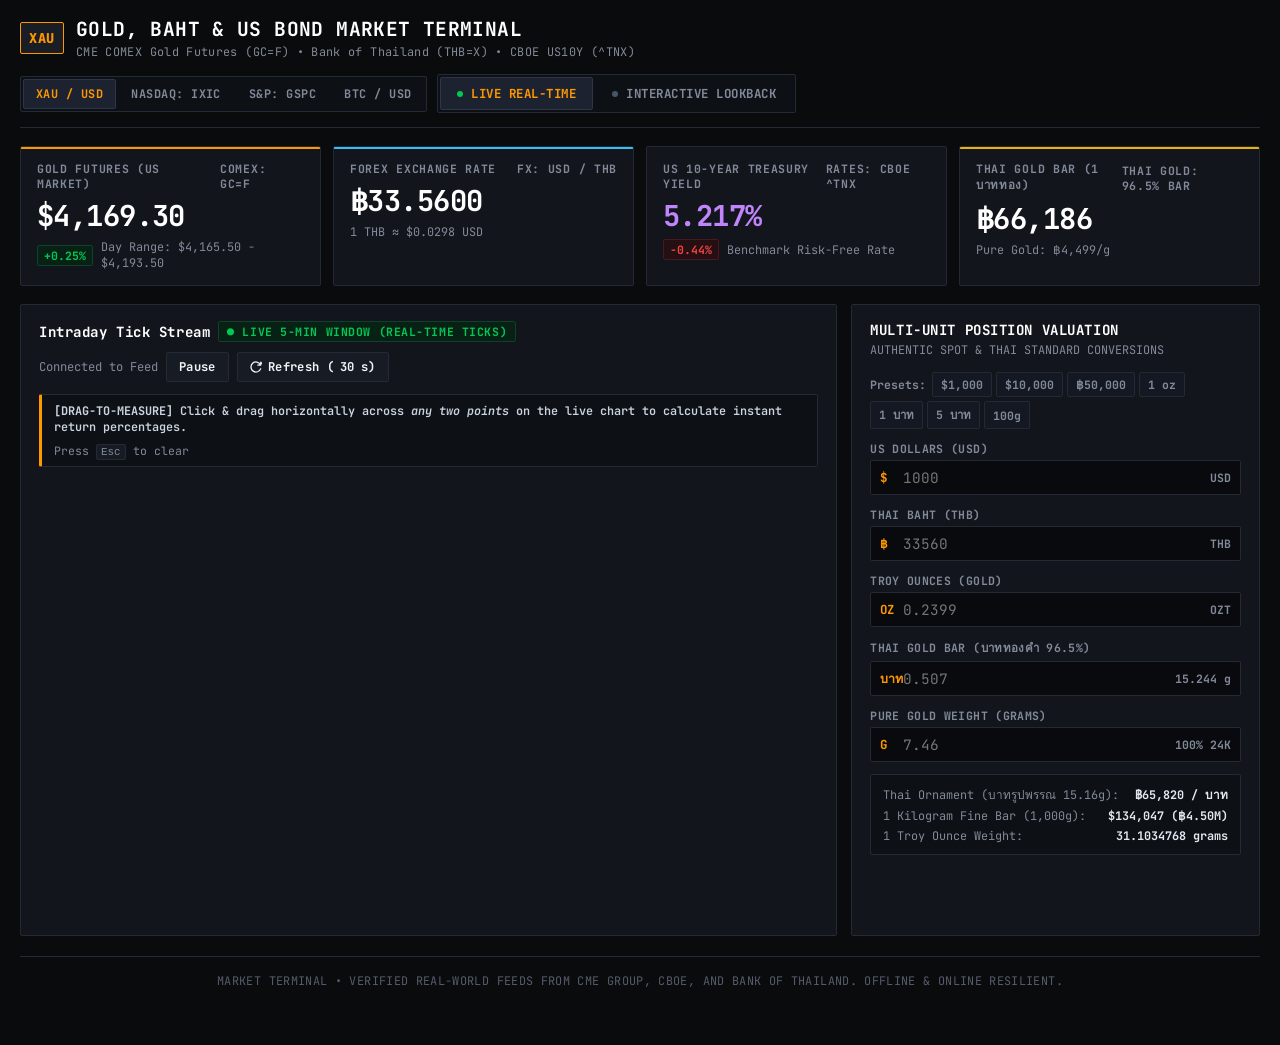
==== index.html @ eeaf0fc1 "feat: institutional 2020s Bloomberg terminal with decoupled multi-asset architecture and comprehensi" ====
<!DOCTYPE html>
<html lang="en">
<head>
  <meta charset="UTF-8">
  <meta name="viewport" content="width=device-width, initial-scale=1.0">
  <title>The Saac Financial Terminal // Institutional Bloomberg-Style Asset Tracker</title>
  <link rel="preconnect" href="https://fonts.googleapis.com">
  <link rel="preconnect" href="https://fonts.gstatic.com" crossorigin>
  <link href="https://fonts.googleapis.com/css2?family=Plus+Jakarta+Sans:wght@300;400;500;600;700;800&family=JetBrains+Mono:wght@400;500;600;700&display=swap" rel="stylesheet">
  <!-- Load Local Chart.js First (with CDN Fallback for 100% Offline/Online Reliability) -->
  <script src="./chart.umd.min.js"></script>
  <script>
    if (typeof Chart === 'undefined') {
      document.write('<script src="https://cdn.jsdelivr.net/npm/chart.js"><\/script>');
    }
  </script>
  <link rel="stylesheet" href="./src/css/terminal.css">
</head>
<body>

<div class="container">
  <header>
    <div class="logo-area">
      <div class="logo-icon">XAU</div>
      <div class="logo-text">
        <h1>Gold, Baht &amp; US Bond Market Terminal</h1>
        <p>CME COMEX Gold Futures (GC=F) • Bank of Thailand (THB=X) • CBOE US10Y (^TNX)</p>
      </div>
    </div>

    <div class="header-right">
      <!-- Universal Multi-Asset Switcher -->
      <div class="instrument-switcher">
        <button class="instrument-btn active" id="instBtnGold" onclick="switchInstrument('gold')">XAU / USD</button>
        <button class="instrument-btn" id="instBtnNasdaq" onclick="switchInstrument('nasdaq')">NASDAQ: IXIC</button>
        <button class="instrument-btn" id="instBtnSp500" onclick="switchInstrument('sp500')">S&P: GSPC</button>
        <button class="instrument-btn" id="instBtnCrypto" onclick="switchInstrument('crypto')">BTC / USD</button>
      </div>

      <div class="mode-switcher-wrap">
        <button class="mode-btn active" id="btnModeLive" onclick="switchView('live')">
          <span class="mode-dot mode-dot-live"></span>
          <span>Live Real-Time</span>
        </button>
        <button class="mode-btn" id="btnModeHist" onclick="switchView('historical')">
          <span class="mode-dot mode-dot-hist"></span>
          <span>Interactive Lookback</span>
        </button>
      </div>
    </div>
  </header>

  <!-- Real-World Market Metric Cards -->
  <div class="metric-grid">
    <div class="card card-gold">
      <div class="card-label">
        <span>Gold Futures (US Market)</span>
        <span>COMEX: GC=F</span>
      </div>
      <div class="card-value" id="goldUsdDisplay">$4,169.30</div>
      <div class="card-subtext">
        <span class="badge-change up" id="goldChangeBadge">+0.25%</span>
        <span id="goldRange">Day Range: $4,165.50 - $4,193.50</span>
      </div>
    </div>

    <div class="card card-forex">
      <div class="card-label">
        <span>Forex Exchange Rate</span>
        <span>FX: USD / THB</span>
      </div>
      <div class="card-value" id="usdThbDisplay">฿33.5600</div>
      <div class="card-subtext">
        <span id="inverseRate">1 THB ≈ $0.0298 USD</span>
      </div>
    </div>

    <div class="card card-bond">
      <div class="card-label">
        <span>US 10-Year Treasury Yield</span>
        <span>RATES: CBOE ^TNX</span>
      </div>
      <div class="card-value" id="bondYieldDisplay" style="color: #c084fc;">5.217%</div>
      <div class="card-subtext">
        <span class="badge-change down" id="bondChangeBadge">-0.44%</span>
        <span>Benchmark Risk-Free Rate</span>
      </div>
    </div>

    <div class="card card-thai">
      <div class="card-label">
        <span>Thai Gold Bar (1 บาททอง)</span>
        <span>THAI GOLD: 96.5% BAR</span>
      </div>
      <div class="card-value" id="goldThaiBahtDisplay">฿66,186</div>
      <div class="card-subtext">
        <span id="pureGoldGramDisplay">Pure Gold: ฿4,499/g</span>
      </div>
    </div>
  </div>

  <!-- VIEW 1: LIVE REAL-TIME FEED -->
  <div id="liveView" class="view-panel">
    <div class="dashboard-body-live">
      <div class="chart-container">
        <div class="chart-header">
          <div class="chart-title">
            <span>Intraday Tick Stream</span>
            <span id="liveStreamBadge" style="font-size: 0.72rem; font-family: var(--font-mono); color: #00c853; background: #082115; border: 1px solid #0f4028; padding: 2px 8px; border-radius: 2px;">● LIVE 5-MIN WINDOW (REAL-TIME TICKS)</span>
          </div>
          <div style="display: flex; align-items: center; gap: 8px; flex-wrap: wrap;">
            <span style="font-size: 0.76rem; font-family: var(--font-mono); color: var(--text-muted);" id="lastUpdateTime">Connected to Feed</span>
            <button class="btn" id="btnPauseLive" onclick="toggleLivePause()" title="Pause or Resume incoming live ticks (Shortcut: Space)">Pause</button>
            <button class="btn" onclick="refreshLiveData()">
              <svg width="12" height="12" viewBox="0 0 24 24" fill="none" stroke="currentColor" stroke-width="2.5" stroke-linecap="round" stroke-linejoin="round">
                <path d="M21.5 2v6h-6M21.34 15.57a10 10 0 1 1-.57-8.38l5.67-5.67"/>
              </svg>
              Refresh (<span id="countdown">30</span>s)
            </button>
          </div>
        </div>

        <div class="drag-instruction-bar" style="margin-bottom: 12px; padding: 8px 12px;">
          <div class="info-text" style="font-size: 0.74rem;">
            <span><b>[DRAG-TO-MEASURE]</b> Click &amp; drag horizontally across <i>any two points</i> on the live chart to calculate instant return percentages.</span>
          </div>
          <div style="font-size: 0.72rem; color: #828a99; font-family: var(--font-mono);">Press <kbd style="background:#161b24; border:1px solid #242936; border-radius:2px; padding:1px 4px; font-size:0.68rem;">Esc</kbd> to clear</div>
        </div>

        <div class="comparison-banner" id="liveComparisonBanner" style="display: none; margin-bottom: 14px;">
          <div class="comparison-header">
            <div style="display: flex; align-items: center; gap: 10px; flex-wrap: wrap;">
              <div class="period-badge">
                <span id="liveCompStartTime">--:--:--</span>
                <span class="arrow">&rarr;</span>
                <span id="liveCompEndTime">--:--:--</span>
                <span class="period-duration" id="liveCompDuration">(-- ticks)</span>
              </div>
              <span style="font-size: 0.74rem; font-family: var(--font-mono); color: var(--text-muted);">Real-Time Drag Range</span>
            </div>
            <button class="clear-btn" onclick="clearLiveSelection()">Clear (Esc)</button>
          </div>
          <div class="comp-grid">
            <div class="comp-card">
              <div class="title">
                <span>Gold Flow (USD/oz)</span>
                <span>COMEX</span>
              </div>
              <div class="values-flow" id="liveCompGoldFlow">$0.00 &rarr; $0.00</div>
              <div class="pct-change pct-up" id="liveCompGoldPct">+0.00%</div>
              <div class="abs-change" id="liveCompGoldAbs">+$0.00 USD/oz</div>
            </div>

            <div class="comp-card">
              <div class="title">
                <span>USD / THB Rate</span>
                <span>BOT FX</span>
              </div>
              <div class="values-flow" id="liveCompThbFlow">฿33.56 / $1 USD</div>
              <div class="pct-change" id="liveCompThbPct" style="color: var(--thb-cyan);">฿33.5600</div>
              <div class="abs-change" id="liveCompThbAbs">Bank of Thailand Feed</div>
            </div>

            <div class="comp-card">
              <div class="title">
                <span>US 10Y Treasury</span>
                <span>CBOE ^TNX</span>
              </div>
              <div class="values-flow" id="liveCompBondFlow">5.217%</div>
              <div class="pct-change" id="liveCompBondPct" style="color: var(--bond-purple);">Benchmark</div>
              <div class="abs-change" id="liveCompBondAbs">CBOE ^TNX Rate</div>
            </div>

            <div class="comp-card">
              <div class="title">
                <span>Thai Gold Bar (1 บาท)</span>
                <span>96.5% Purity</span>
              </div>
              <div class="values-flow" id="liveCompThaiBarFlow">฿0 &rarr; ฿0</div>
              <div class="pct-change pct-up" id="liveCompThaiBarPct">+0.00%</div>
              <div class="abs-change" id="liveCompThaiBarAbs">+฿0 THB / บาท</div>
            </div>
          </div>
        </div>

        <div class="chart-wrap" id="liveChartWrap">
          <canvas id="liveChartCanvas"></canvas>
          <div id="liveSelectionBox"></div>
        </div>
      </div>

      <!-- Quick Convert & Position Valuation Box -->
      <div class="calc-box">
        <div class="calc-title">Multi-Unit Position Valuation</div>
        <div class="calc-subtitle">Authentic Spot &amp; Thai Standard Conversions</div>

        <div class="preset-amt-bar">
          <span style="font-size: 0.72rem; color: var(--text-muted); font-family: var(--font-mono); font-weight: 700; align-self: center; margin-right: 2px;">Presets:</span>
          <button class="preset-amt-pill" onclick="setQuickConvert('USD', 1000)">$1,000</button>
          <button class="preset-amt-pill" onclick="setQuickConvert('USD', 10000)">$10,000</button>
          <button class="preset-amt-pill" onclick="setQuickConvert('THB', 50000)">฿50,000</button>
          <button class="preset-amt-pill" onclick="setQuickConvert('OZ', 1)">1 oz</button>
          <button class="preset-amt-pill" onclick="setQuickConvert('THAI_BAHT', 1)">1 บาท</button>
          <button class="preset-amt-pill" onclick="setQuickConvert('THAI_BAHT', 5)">5 บาท</button>
          <button class="preset-amt-pill" onclick="setQuickConvert('GRAMS', 100)">100g</button>
        </div>

        <div class="input-group">
          <label>US Dollars (USD)</label>
          <div class="input-field-wrap">
            <span class="input-prefix">$</span>
            <input type="number" id="inputUsd" class="calc-input" placeholder="1000" min="0" oninput="convertFrom('USD')">
            <span class="input-suffix">USD</span>
          </div>
        </div>

        <div class="input-group">
          <label>Thai Baht (THB)</label>
          <div class="input-field-wrap">
            <span class="input-prefix">฿</span>
            <input type="number" id="inputThb" class="calc-input" placeholder="33560" min="0" oninput="convertFrom('THB')">
            <span class="input-suffix">THB</span>
          </div>
        </div>

        <div class="input-group">
          <label>Troy Ounces (Gold)</label>
          <div class="input-field-wrap">
            <span class="input-prefix">OZ</span>
            <input type="number" id="inputOz" class="calc-input" placeholder="0.2399" step="0.0001" min="0" oninput="convertFrom('OZ')">
            <span class="input-suffix">OZT</span>
          </div>
        </div>

        <div class="input-group">
          <label>Thai Gold Bar (บาททองคำ 96.5%)</label>
          <div class="input-field-wrap">
            <span class="input-prefix">บาท</span>
            <input type="number" id="inputThaiBaht" class="calc-input" placeholder="0.507" step="0.01" min="0" oninput="convertFrom('THAI_BAHT')">
            <span class="input-suffix">15.244 g</span>
          </div>
        </div>

        <div class="input-group">
          <label>Pure Gold Weight (Grams)</label>
          <div class="input-field-wrap">
            <span class="input-prefix">G</span>
            <input type="number" id="inputGrams" class="calc-input" placeholder="7.46" step="0.01" min="0" oninput="convertFrom('GRAMS')">
            <span class="input-suffix">100% 24K</span>
          </div>
        </div>

        <div class="calc-ref-box">
          <div class="calc-ref-row">
            <span>Thai Ornament (บาทรูปพรรณ 15.16g):</span>
            <strong id="calcOrnamentRef">฿65,820 / บาท</strong>
          </div>
          <div class="calc-ref-row">
            <span>1 Kilogram Fine Bar (1,000g):</span>
            <strong id="calcKgBarRef">$134,047 (฿4.50M)</strong>
          </div>
          <div class="calc-ref-row">
            <span>1 Troy Ounce Weight:</span>
            <strong>31.1034768 grams</strong>
          </div>
        </div>
      </div>
    </div>
  </div>

  <!-- VIEW 2: HISTORICAL LOOKBACK & MACRO ANALYTICS -->
  <div id="historicalView" class="view-panel">
    <div class="chart-controls-strip">
      <div class="control-cluster">
        <span class="cluster-label">Style:</span>
        <button class="style-pill active" id="styleLine" onclick="setChartStyle('line')">Line</button>
        <button class="style-pill" id="styleCaves" onclick="setChartStyle('caves')">Caves</button>
        <button class="style-pill" id="styleCandles" onclick="setChartStyle('candles')">Candles</button>
      </div>

      <div class="control-cluster">
        <span class="cluster-label">Detail:</span>
        <button class="opt-btn" id="rate10m" onclick="setSamplingRate('10m')">10m</button>
        <button class="opt-btn active" id="rate1h" onclick="setSamplingRate('1h')">1h</button>
        <button class="opt-btn" id="rate1d" onclick="setSamplingRate('1d')">1d</button>
        <button class="opt-btn" id="rate1mo" onclick="setSamplingRate('1mo')">1mo</button>
      </div>

      <div class="control-cluster">
        <span class="cluster-label">Scale:</span>
        <button class="opt-btn active" id="scaleLinear" onclick="toggleScale('linear')">Linear</button>
      </div>

      <div class="overlay-toggles-bar">
        <span class="cluster-label">Overlays:</span>
        <div class="toggle-pill active-gold" id="toggleGold" onclick="toggleOverlay(0)">
          <span class="pill-dot"></span> Gold (USD/oz)
        </div>
        <div class="toggle-pill active-thb" id="toggleThb" onclick="toggleOverlay(1)">
          <span class="pill-dot"></span> USD / THB (฿)
        </div>
        <div class="toggle-pill active-bond" id="toggleBond" onclick="toggleOverlay(2)">
          <span class="pill-dot"></span> US 10Y Yield (%)
        </div>
      </div>

      <div class="control-cluster">
        <button class="btn" onclick="exportCSV()">Export CSV</button>
        <button class="btn" onclick="exportChart()">Save Chart</button>
      </div>
    </div>

    <div class="drag-instruction-bar">
      <div class="info-text">
        <span><b>[DRAG-TO-MEASURE]</b> Click &amp; drag across <i>any two dates</i> on the chart to analyze return percentages, price deltas, and macro correlations.</span>
      </div>
      <div style="font-size: 0.72rem; color: #828a99; font-family: var(--font-mono);">Press <kbd style="background:#161b24; border:1px solid #242936; border-radius:2px; padding:1px 4px; font-size:0.68rem;">Esc</kbd> to clear</div>
    </div>

    <!-- Drag Selection Comparison Banner -->
    <div class="comparison-banner" id="comparisonBanner" style="display: none;">
      <div class="comparison-header">
        <div style="display: flex; align-items: center; gap: 10px; flex-wrap: wrap;">
          <div class="period-badge">
            <span id="compStartDate">1997-07</span>
            <span class="arrow">&rarr;</span>
            <span id="compEndDate">2024-10</span>
            <span class="period-duration" id="compDuration">(27.3 Years)</span>
          </div>
          <span style="font-size: 0.74rem; font-family: var(--font-mono); color: var(--text-muted);" id="compEventContext">Historical Lookback Window</span>
        </div>
        <button class="clear-btn" onclick="clearSelection()">Clear Selection (Esc)</button>
      </div>

      <div class="comp-grid">
        <div class="comp-card">
          <div class="title">
            <span>Gold Return</span>
            <span>COMEX SPOT</span>
          </div>
          <div class="values-flow" id="compGoldFlow">$325.0 &rarr; $2,749.3</div>
          <div class="pct-change pct-up" id="compGoldPct">+745.94%</div>
          <div class="abs-change" id="compGoldAbs">+$2,424.3 USD/oz</div>
        </div>

        <div class="comp-card">
          <div class="title">
            <span>USD / THB Forex</span>
            <span>BOT EXCHANGE</span>
          </div>
          <div class="values-flow" id="compThbFlow">฿30.50 &rarr; ฿33.70</div>
          <div class="pct-change pct-up" id="compThbPct">+10.49%</div>
          <div class="abs-change" id="compThbAbs">+฿3.20 THB / USD</div>
        </div>

        <div class="comp-card">
          <div class="title">
            <span>US 10-Year Bond Yield</span>
            <span>CBOE ^TNX</span>
          </div>
          <div class="values-flow" id="compBondFlow">6.004% &rarr; 4.284%</div>
          <div class="pct-change pct-down" id="compBondPct">-28.65%</div>
          <div class="abs-change" id="compBondAbs">-1.720% Yield pts</div>
        </div>

        <div class="comp-card">
          <div class="title">
            <span>Thai Gold Bar (1 บาท)</span>
            <span>THAI GOLD TRADERS</span>
          </div>
          <div class="values-flow" id="compThaiBarFlow">฿4,690 &rarr; ฿43,890</div>
          <div class="pct-change pct-up" id="compThaiBarPct">+835.82%</div>
          <div class="abs-change" id="compThaiBarAbs">+฿39,200 THB / บาท</div>
        </div>
      </div>
    </div>

    <!-- Period Stat Summary Bar -->
    <div class="period-summary-bar" id="periodSummaryBar">
      <div class="period-stat-item">
        <span class="period-stat-label">Window Return:</span>
        <span class="period-stat-val" id="summaryPeriodReturn">--</span>
      </div>
      <div class="period-stat-item">
        <span class="period-stat-label">High / Low Range:</span>
        <span class="period-stat-val" id="summaryHighLow">--</span>
      </div>
      <div class="period-stat-item">
        <span class="period-stat-label">Max Drawdown:</span>
        <span class="period-stat-val" id="summaryMaxDrawdown">--</span>
      </div>
      <div class="period-stat-item">
        <span class="period-stat-label">Thai Gold Bar Range:</span>
        <span class="period-stat-val" id="summaryThaiBarRange">--</span>
      </div>
    </div>

    <div class="chart-container" style="min-height: 520px; margin-bottom: 14px;">
      <div class="chart-header">
        <div class="chart-title">
          <span>Continuous Lookback Multi-Decade Timeline</span>
          <span style="font-size: 0.72rem; color: var(--gold-primary); font-family: var(--font-mono); font-weight: 600;" id="currentSamplingTag">Timeframe: 1 Day • Interval: 1 Candle = 1 Hour (24 samples)</span>
        </div>
        <div style="font-size: 0.74rem; font-family: var(--font-mono); color: var(--text-muted);">
          Ctrl + Wheel to Continuous Zoom
        </div>
      </div>

      <div class="chart-wrap" id="historicalChartWrap" style="min-height: 440px;">
        <canvas id="historicalChartCanvas"></canvas>
        <div id="selectionBox"></div>
      </div>
    </div>

    <!-- Timeframe Presets & Historic Eras Below Chart -->
    <div class="hist-toolbar-below">
      <div class="control-cluster">
        <span class="cluster-label">Timeframe:</span>
        <button class="opt-btn active" id="tf1D" onclick="filterTimeframe('1D', this)">1D</button>
        <button class="opt-btn" id="tf1W" onclick="filterTimeframe('1W', this)">1W</button>
        <button class="opt-btn" id="tf1M" onclick="filterTimeframe('1M', this)">1M</button>
        <button class="opt-btn" id="tf1Y" onclick="filterTimeframe('1Y', this)">1Y</button>
        <button class="opt-btn" id="tf3Y" onclick="filterTimeframe('3Y', this)">3Y</button>
        <button class="opt-btn" id="tfCustom" style="display:none;" onclick="filterTimeframe('CUSTOM', this)">4.0Y</button>
        <button class="opt-btn" id="tf5Y" onclick="filterTimeframe('5Y', this)">5Y</button>
        <button class="opt-btn" id="tf10Y" onclick="filterTimeframe('10Y', this)">10Y</button>
        <button class="opt-btn" id="tf20Y" onclick="filterTimeframe('20Y', this)">20Y</button>
        <button class="opt-btn" id="tfALL" onclick="filterTimeframe('ALL', this)">ALL</button>
      </div>

      <div class="control-cluster">
        <span class="cluster-label">Historic Eras:</span>
        <button class="event-pill" onclick="selectDateRangeByLabels('1997-07', '1998-01')">1997 Asian Crisis</button>
        <button class="event-pill" onclick="selectDateRangeByLabels('2008-03', '2008-10')">2008 Lehman GFC</button>
        <button class="event-pill" onclick="selectDateRangeByLabels('2020-03', '2020-08')">2020 COVID Shock</button>
        <button class="event-pill" onclick="selectDateRangeByLabels('2022-03', '2022-10')">2022 Rate Hikes</button>
        <button class="event-pill" onclick="selectDateRangeByLabels('2024-03', '2026-01')">2024-2026 ATH Run</button>
      </div>
    </div>

    <!-- Official Specification Table -->
    <div class="info-table">
      <div class="info-table-title">Official Market Data Specifications &amp; Standards</div>
      <div class="spec-grid">
        <div class="spec-item">
          <div class="title">Gold Specification</div>
          <div class="value" id="specGoldBench">CME Group GC=F ($4,169.5/oz)</div>
        </div>
        <div class="spec-item">
          <div class="title">Forex Exchange</div>
          <div class="value" id="specThbBench">Bank of Thailand THB=X (฿33.56/$)</div>
        </div>
        <div class="spec-item">
          <div class="title">Risk-Free Rate</div>
          <div class="value" id="specBondBench">CBOE ^TNX / FRED GS10 (5.217%)</div>
        </div>
        <div class="spec-item">
          <div class="title">Thai Gold Standard</div>
          <div class="value">96.5% Purity (15.244g Bar)</div>
        </div>
      </div>
    </div>
  </div>

  <footer>
    Market Terminal • Verified Real-World Feeds from CME Group, CBOE, and Bank of Thailand. Offline &amp; Online Resilient.
  </footer>
</div>

<!-- Load Standalone Datasets & Modular Runtime -->
<script src="./gold_tracker.html" style="display:none;"></script>
<script type="module">
  // Modern ESM Entrypoint
  import { registry } from './src/js/instruments/registry.js';
  import { goldInstrument } from './src/js/instruments/gold.js';
  import { nasdaqInstrument } from './src/js/instruments/nasdaq.js';
  import { sp500Instrument } from './src/js/instruments/sp500.js';
  import { cryptoInstrument } from './src/js/instruments/crypto.js';

  registry.register(goldInstrument);
  registry.register(nasdaqInstrument);
  registry.register(sp500Instrument);
  registry.register(cryptoInstrument);
</script>

</body>
</html>
---- src/css/terminal.css ----
:root {
  --bg-primary: #0a0b0d;
  --bg-card: #12151b;
  --bg-card-hover: #161a22;
  --bg-subtle: #0d1015;
  --bg-input: #080a0e;
  --border-color: #242936;
  --border-light: #2e3546;
  --border-highlight: #ff9800;
  --text-main: #f1f3f7;
  --text-muted: #828a99;
  --text-dim: #545c6b;
  --gold-primary: #ff9800;
  --gold-accent: #ffa726;
  --gold-light: #ffb74d;
  --thb-cyan: #38bdf8;
  --bond-purple: #a855f7;
  --green-up: #00c853;
  --red-down: #ef4444;
  --nasdaq-green: #00c853;
  --spx-blue: #38bdf8;
  --btc-orange: #f59e0b;
  --font-main: -apple-system, BlinkMacSystemFont, 'Segoe UI', 'Inter', Roboto, sans-serif;
  --font-mono: 'JetBrains Mono', 'Roboto Mono', 'SF Mono', Consolas, monospace;
}

* { box-sizing: border-box; margin: 0; padding: 0; }

body {
  background: var(--bg-primary);
  color: var(--text-main);
  font-family: var(--font-main);
  min-height: 100vh;
  padding: 16px 20px 40px;
}

.container { max-width: 1360px; margin: 0 auto; }

header {
  display: flex;
  justify-content: space-between;
  align-items: center;
  padding-bottom: 14px;
  border-bottom: 1px solid var(--border-color);
  margin-bottom: 18px;
  flex-wrap: wrap;
  gap: 14px;
}

.logo-area { display: flex; align-items: center; gap: 12px; }

.logo-icon {
  width: 44px;
  height: 32px;
  border-radius: 2px;
  background: #181d26;
  border: 1px solid var(--gold-primary);
  display: flex;
  align-items: center;
  justify-content: center;
  font-family: var(--font-mono);
  font-size: 0.85rem;
  font-weight: 800;
  color: var(--gold-primary);
  letter-spacing: 0.05em;
  transition: all 0.2s ease;
}

.logo-text h1 {
  font-size: 1.22rem;
  font-weight: 700;
  letter-spacing: 0.02em;
  color: #ffffff;
  font-family: var(--font-mono);
  text-transform: uppercase;
}

.logo-text p {
  color: var(--text-muted);
  font-size: 0.74rem;
  margin-top: 2px;
  font-family: var(--font-mono);
  letter-spacing: 0.03em;
}

/* Header Right Area */
.header-right {
  display: flex;
  align-items: center;
  gap: 10px;
  flex-wrap: wrap;
}

/* Universal Instrument Switcher Bar */
.instrument-switcher {
  display: flex;
  align-items: center;
  background: var(--bg-subtle);
  border: 1px solid var(--border-color);
  padding: 2px;
  border-radius: 2px;
  gap: 2px;
}

.instrument-btn {
  background: transparent;
  border: 1px solid transparent;
  color: var(--text-muted);
  padding: 6px 12px;
  border-radius: 2px;
  font-size: 0.74rem;
  font-weight: 700;
  cursor: pointer;
  display: inline-flex;
  align-items: center;
  gap: 6px;
  transition: all 0.15s ease;
  font-family: var(--font-mono);
  text-transform: uppercase;
  letter-spacing: 0.04em;
}

.instrument-btn:hover { color: #ffffff; }

.instrument-btn.active {
  background: #1c2230;
  color: var(--gold-primary);
  border: 1px solid var(--border-light);
}

.mode-switcher-wrap {
  display: flex;
  align-items: center;
  background: var(--bg-subtle);
  border: 1px solid var(--border-color);
  padding: 2px;
  border-radius: 2px;
  gap: 2px;
}

.mode-btn {
  background: transparent;
  border: 1px solid transparent;
  color: var(--text-muted);
  padding: 7px 16px;
  border-radius: 2px;
  font-size: 0.78rem;
  font-weight: 700;
  cursor: pointer;
  display: flex;
  align-items: center;
  gap: 8px;
  transition: all 0.15s ease;
  font-family: var(--font-mono);
  text-transform: uppercase;
  letter-spacing: 0.04em;
}

.mode-btn:hover { color: #ffffff; }

.mode-btn.active {
  background: #1c2230;
  color: var(--gold-primary);
  border: 1px solid var(--border-light);
}

.mode-btn.active .mode-dot-live { background: var(--green-up); }
.mode-btn.active .mode-dot-hist { background: var(--thb-cyan); }
.mode-dot { width: 6px; height: 6px; border-radius: 50%; background: #475569; }

.btn {
  background: #161b24;
  border: 1px solid var(--border-color);
  color: var(--text-main);
  padding: 6px 12px;
  border-radius: 2px;
  cursor: pointer;
  font-size: 0.76rem;
  font-weight: 700;
  display: inline-flex;
  align-items: center;
  gap: 6px;
  font-family: var(--font-mono);
  letter-spacing: 0.03em;
  transition: all 0.15s ease;
}

.btn:hover { background: #202734; border-color: var(--gold-primary); color: var(--gold-primary); }

.metric-grid {
  display: grid;
  grid-template-columns: repeat(auto-fit, minmax(250px, 1fr));
  gap: 12px;
  margin-bottom: 18px;
}

.card {
  background: var(--bg-card);
  border: 1px solid var(--border-color);
  border-radius: 2px;
  padding: 14px 16px;
  position: relative;
  overflow: hidden;
}

.card::before {
  content: '';
  position: absolute;
  top: 0; left: 0; right: 0; height: 2px;
  background: var(--card-accent, transparent);
}

.card-gold { --card-accent: #ff9800; }
.card-forex { --card-accent: #38bdf8; }
.card-bond  {{ --card-accent: #a855f7; }}
.card-thai  { --card-accent: #eab308; }
.card-primary { --card-accent: var(--gold-primary); }
.card-secondary-1 { --card-accent: #38bdf8; }
.card-secondary-2 { --card-accent: #a855f7; }
.card-derived { --card-accent: #eab308; }

.card-label {
  color: var(--text-muted);
  font-size: 0.72rem;
  font-weight: 700;
  text-transform: uppercase;
  letter-spacing: 0.06em;
  font-family: var(--font-mono);
  margin-bottom: 6px;
  display: flex;
  justify-content: space-between;
  align-items: center;
}

.card-value {
  font-size: 1.8rem;
  font-weight: 700;
  font-family: var(--font-mono);
  letter-spacing: -0.02em;
  color: #ffffff;
  margin-bottom: 4px;
}

.card-subtext {
  display: flex;
  align-items: center;
  gap: 8px;
  font-size: 0.74rem;
  color: var(--text-muted);
  font-family: var(--font-mono);
}

.badge-change {
  padding: 2px 6px;
  border-radius: 2px;
  font-weight: 700;
  font-size: 0.72rem;
  font-family: var(--font-mono);
  display: inline-flex;
  align-items: center;
}

.badge-change.up { background: #082115; color: var(--green-up); border: 1px solid #0f4028; }
.badge-change.down { background: #260f12; color: var(--red-down); border: 1px solid #4a191f; }

.dashboard-body-live {
  display: grid;
  grid-template-columns: 2fr 1fr;
  gap: 14px;
  margin-bottom: 20px;
}

@media (max-width: 980px) {
  .dashboard-body-live { grid-template-columns: 1fr; }
}

.chart-container {
  background: var(--bg-card);
  border: 1px solid var(--border-color);
  border-radius: 2px;
  padding: 16px 18px;
  display: flex;
  flex-direction: column;
  position: relative;
}

.chart-header {
  display: flex;
  justify-content: space-between;
  align-items: center;
  margin-bottom: 12px;
  flex-wrap: wrap;
  gap: 10px;
}

.chart-title {
  font-size: 0.88rem;
  font-weight: 700;
  font-family: var(--font-mono);
  letter-spacing: 0.04em;
  display: flex;
  align-items: center;
  gap: 8px;
  color: #ffffff;
}

#currentSamplingTag { text-transform: none; }

.chart-wrap {
  flex: 1;
  min-height: 440px;
  position: relative;
  cursor: crosshair;
}

.calc-box {
  background: var(--bg-card);
  border: 1px solid var(--border-color);
  border-radius: 2px;
  padding: 16px 18px;
}

.calc-title {
  font-size: 0.88rem;
  font-weight: 700;
  font-family: var(--font-mono);
  text-transform: uppercase;
  letter-spacing: 0.04em;
  margin-bottom: 3px;
  color: #ffffff;
}

.calc-subtitle {
  font-size: 0.74rem;
  color: var(--text-muted);
  font-family: var(--font-mono);
  margin-bottom: 14px;
  text-transform: uppercase;
}

.input-group { margin-bottom: 12px; }

.input-group label {
  display: block;
  font-size: 0.72rem;
  color: var(--text-muted);
  margin-bottom: 4px;
  font-weight: 700;
  font-family: var(--font-mono);
  text-transform: uppercase;
  letter-spacing: 0.03em;
}

.input-field-wrap { position: relative; display: flex; align-items: center; }

.input-prefix {
  position: absolute;
  left: 10px;
  color: var(--gold-primary);
  font-family: var(--font-mono);
  font-weight: 700;
  font-size: 0.78rem;
  pointer-events: none;
}

.calc-input {
  width: 100%;
  background: var(--bg-input);
  border: 1px solid var(--border-color);
  border-radius: 2px;
  padding: 7px 12px 7px 32px;
  color: #ffffff;
  font-family: var(--font-mono);
  font-size: 0.9rem;
  outline: none;
  transition: border-color 0.15s;
}

.calc-input:focus { border-color: var(--gold-primary); }

.input-suffix {
  position: absolute;
  right: 10px;
  color: var(--text-muted);
  font-size: 0.72rem;
  font-weight: 700;
  font-family: var(--font-mono);
}

/* Historical View Controls */
#historicalView, #historicalSection { display: none; }

.chart-controls-strip {
  background: var(--bg-subtle);
  border: 1px solid var(--border-color);
  border-radius: 2px;
  padding: 8px 14px;
  margin-bottom: 14px;
  display: flex;
  justify-content: space-between;
  align-items: center;
  flex-wrap: wrap;
  gap: 12px;
}

.control-cluster {
  display: flex;
  align-items: center;
  gap: 4px;
  flex-wrap: wrap;
}

.cluster-label {
  font-size: 0.72rem;
  font-weight: 700;
  color: var(--text-muted);
  text-transform: uppercase;
  font-family: var(--font-mono);
  letter-spacing: 0.04em;
  margin-right: 4px;
}

.opt-btn {
  background: #141822;
  border: 1px solid var(--border-color);
  color: var(--text-muted);
  padding: 5px 10px;
  border-radius: 2px;
  font-size: 0.76rem;
  font-weight: 700;
  cursor: pointer;
  transition: all 0.1s;
  font-family: var(--font-mono);
  text-transform: uppercase;
}

.opt-btn:hover { color: #ffffff; border-color: var(--border-light); }
.opt-btn.dimmed:hover { color: var(--text-muted); border-color: var(--border-color); }
.opt-btn.active {
  background: #1c2331;
  color: var(--thb-cyan);
  border-color: var(--thb-cyan);
}

.style-pill {
  background: #141822;
  border: 1px solid var(--border-color);
  color: var(--text-muted);
  padding: 5px 11px;
  border-radius: 2px;
  font-size: 0.76rem;
  font-weight: 700;
  cursor: pointer;
  display: inline-flex;
  align-items: center;
  gap: 5px;
  font-family: var(--font-mono);
  text-transform: uppercase;
  transition: all 0.1s;
}

.style-pill:hover { color: #ffffff; border-color: var(--gold-primary); }
.style-pill.active {
  background: var(--gold-primary);
  color: #000000;
  border-color: var(--gold-primary);
}

.overlay-toggles-bar {
  display: flex;
  align-items: center;
  gap: 6px;
  flex-wrap: wrap;
}

.toggle-pill {
  background: var(--bg-subtle);
  border: 1px solid var(--border-color);
  color: var(--text-muted);
  padding: 4px 10px;
  border-radius: 2px;
  font-size: 0.74rem;
  font-weight: 700;
  font-family: var(--font-mono);
  text-transform: uppercase;
  cursor: pointer;
  display: inline-flex;
  align-items: center;
  gap: 6px;
  transition: all 0.15s ease;
  user-select: none;
}

.toggle-pill .pill-dot { width: 6px; height: 6px; border-radius: 50%; background: #475569; }

.toggle-pill.active-gold { background: #1c1810; border-color: var(--gold-primary); color: var(--gold-primary); }
.toggle-pill.active-gold .pill-dot { background: var(--gold-primary); }

.toggle-pill.active-thb { background: #0f1a24; border-color: var(--thb-cyan); color: var(--thb-cyan); }
.toggle-pill.active-thb .pill-dot { background: var(--thb-cyan); }

.toggle-pill.active-bond { background: #1a1224; border-color: var(--bond-purple); color: var(--bond-purple); }
.toggle-pill.active-bond .pill-dot { background: var(--bond-purple); }

.drag-instruction-bar {
  background: var(--bg-subtle);
  border: 1px solid var(--border-color);
  border-left: 3px solid var(--gold-primary);
  border-radius: 2px;
  padding: 8px 14px;
  margin-bottom: 14px;
  display: flex;
  align-items: center;
  justify-content: space-between;
  flex-wrap: wrap;
  gap: 8px;
}

.drag-instruction-bar .info-text {
  font-size: 0.76rem;
  color: #cbd5e1;
  font-weight: 600;
  font-family: var(--font-mono);
  display: flex;
  align-items: center;
  gap: 8px;
}

.comparison-banner {
  background: #10141d;
  border: 1px solid var(--gold-primary);
  border-radius: 2px;
  padding: 14px 16px;
  margin-bottom: 16px;
  position: relative;
}

.comparison-header {
  display: flex;
  justify-content: space-between;
  align-items: center;
  border-bottom: 1px solid var(--border-color);
  padding-bottom: 10px;
  margin-bottom: 12px;
  flex-wrap: wrap;
  gap: 8px;
}

.period-badge {
  display: inline-flex;
  align-items: center;
  gap: 8px;
  background: #161b24;
  padding: 4px 10px;
  border-radius: 2px;
  font-family: var(--font-mono);
  font-size: 0.78rem;
  font-weight: 700;
  color: #ffffff;
  border: 1px solid var(--border-color);
}

.period-badge span.arrow { color: var(--gold-primary); }
.period-duration { color: var(--text-muted); font-size: 0.72rem; font-weight: 500; margin-left: 4px; }

.comp-grid {
  display: grid;
  grid-template-columns: repeat(auto-fit, minmax(210px, 1fr));
  gap: 10px;
}

.comp-card {
  background: #090c10;
  border: 1px solid var(--border-color);
  border-radius: 2px;
  padding: 12px 14px;
}

.comp-card .title {
  font-size: 0.72rem;
  color: var(--text-muted);
  font-weight: 700;
  font-family: var(--font-mono);
  text-transform: uppercase;
  letter-spacing: 0.04em;
  margin-bottom: 4px;
  display: flex;
  justify-content: space-between;
}

.comp-card .values-flow {
  font-family: var(--font-mono);
  font-size: 0.82rem;
  color: #94a3b8;
  margin-bottom: 6px;
}

.comp-card .pct-change {
  font-family: var(--font-mono);
  font-size: 1.35rem;
  font-weight: 700;
  display: flex;
  align-items: baseline;
  gap: 4px;
}

.comp-card .abs-change {
  font-size: 0.72rem;
  font-weight: 600;
  font-family: var(--font-mono);
  color: var(--text-muted);
  margin-top: 3px;
}

.pct-up { color: var(--green-up); }
.pct-down { color: var(--red-down); }

#selectionBox, #liveSelectionBox {
  position: absolute;
  background: rgba(255, 152, 0, 0.12);
  border-left: 2px solid var(--gold-primary);
  border-right: 2px solid var(--gold-primary);
  pointer-events: none;
  display: none;
  z-index: 10;
  border-radius: 0;
}

.clear-btn {
  background: #201115;
  border: 1px solid #ef4444;
  color: #f87171;
  padding: 4px 10px;
  border-radius: 2px;
  font-size: 0.74rem;
  font-weight: 700;
  font-family: var(--font-mono);
  text-transform: uppercase;
  cursor: pointer;
}
.clear-btn:hover { background: #ef4444; color: #000000; }

/* Timeframe & Historic Eras */
.hist-toolbar-below {
  background: var(--bg-card);
  border: 1px solid var(--border-color);
  border-radius: 2px;
  padding: 12px 16px;
  margin-top: 14px;
  margin-bottom: 18px;
  display: flex;
  justify-content: space-between;
  align-items: center;
  flex-wrap: wrap;
  gap: 12px;
}

.event-pill {
  background: #141822;
  border: 1px solid var(--border-color);
  color: #94a3b8;
  padding: 4px 10px;
  border-radius: 2px;
  font-size: 0.74rem;
  font-weight: 700;
  font-family: var(--font-mono);
  text-transform: uppercase;
  cursor: pointer;
  transition: all 0.15s;
}
.event-pill:hover { background: #1c2230; color: #ffffff; border-color: var(--thb-cyan); }

.preset-amt-bar {
  display: flex;
  flex-wrap: wrap;
  gap: 4px;
  margin-bottom: 12px;
}

.preset-amt-pill {
  background: #141822;
  border: 1px solid var(--border-color);
  color: var(--text-muted);
  padding: 4px 8px;
  border-radius: 2px;
  font-size: 0.72rem;
  font-weight: 700;
  font-family: var(--font-mono);
  cursor: pointer;
  transition: all 0.1s;
}
.preset-amt-pill:hover {
  color: var(--gold-primary);
  border-color: var(--gold-primary);
  background: #1c1810;
}

.calc-ref-box {
  margin-top: 12px;
  padding: 10px 12px;
  background: var(--bg-subtle);
  border: 1px solid var(--border-color);
  border-radius: 2px;
  font-size: 0.74rem;
  color: var(--text-muted);
  display: flex;
  flex-direction: column;
  gap: 4px;
  font-family: var(--font-mono);
}
.calc-ref-row {
  display: flex;
  justify-content: space-between;
  align-items: center;
}
.calc-ref-row strong {
  font-family: var(--font-mono);
  color: #e2e8f0;
}

.period-summary-bar {
  background: var(--bg-subtle);
  border: 1px solid var(--border-color);
  border-radius: 2px;
  padding: 8px 14px;
  margin-bottom: 14px;
  display: grid;
  grid-template-columns: repeat(auto-fit, minmax(180px, 1fr));
  gap: 10px;
}
.period-stat-item {
  display: flex;
  flex-direction: column;
  gap: 2px;
}
.period-stat-label {
  font-size: 0.68rem;
  text-transform: uppercase;
  letter-spacing: 0.05em;
  color: var(--text-muted);
  font-weight: 700;
  font-family: var(--font-mono);
}
.period-stat-val {
  font-family: var(--font-mono);
  font-size: 0.84rem;
  font-weight: 700;
  color: #f8fafc;
}

.info-table {
  background: var(--bg-card);
  border: 1px solid var(--border-color);
  border-radius: 2px;
  padding: 16px 18px;
  margin-bottom: 20px;
}

.info-table-title {
  font-size: 0.82rem;
  font-weight: 700;
  margin-bottom: 10px;
  color: #cbd5e1;
  font-family: var(--font-mono);
  text-transform: uppercase;
  letter-spacing: 0.05em;
}
.spec-grid { display: grid; grid-template-columns: repeat(auto-fit, minmax(220px, 1fr)); gap: 10px; }
.spec-item { background: var(--bg-subtle); padding: 10px 12px; border-radius: 2px; border: 1px solid var(--border-color); }
.spec-item .title { font-size: 0.68rem; color: var(--text-muted); text-transform: uppercase; letter-spacing: 0.05em; font-family: var(--font-mono); }
.spec-item .value { font-size: 0.88rem; font-weight: 700; font-family: var(--font-mono); color: #f8fafc; margin-top: 3px; }

footer {
  text-align: center;
  color: var(--text-dim);
  font-size: 0.74rem;
  font-family: var(--font-mono);
  padding: 16px 0;
  border-top: 1px solid var(--border-color);
  text-transform: uppercase;
  letter-spacing: 0.03em;
}
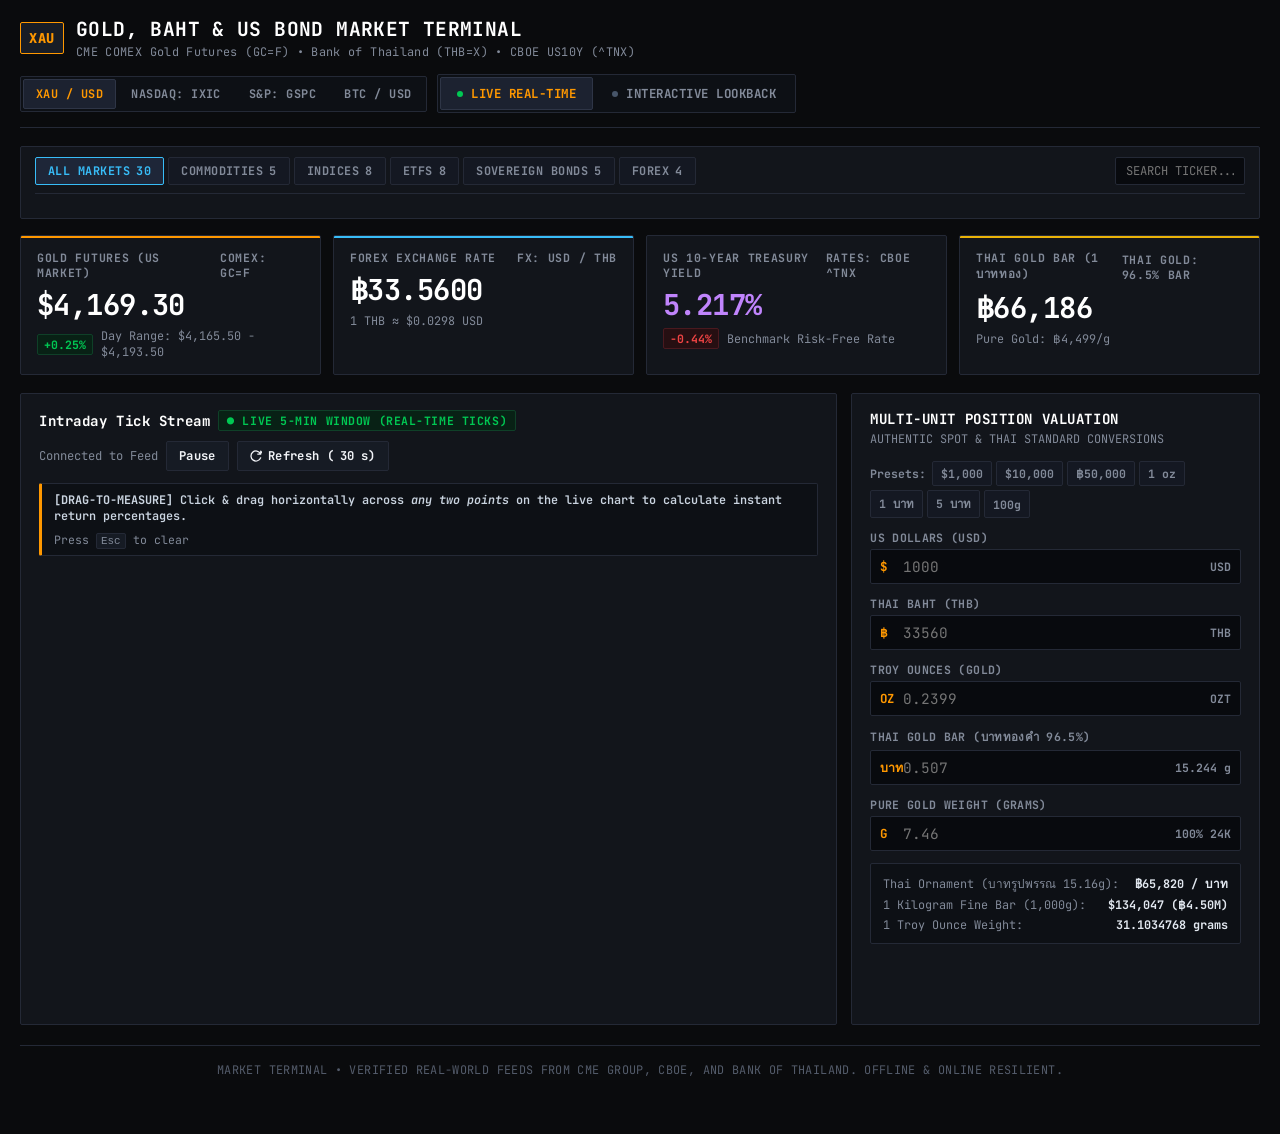
==== commit 66b4daa8: "feat: implement 30-instrument macro terminal and automated real-time news system - Comprehensive cov" ====
--- a/index.html
+++ b/index.html
@@ -50,6 +50,26 @@
     </div>
   </header>
 
+  <!-- Macro Asset Navigation & Category Bar -->
+  <div class="macro-nav-container">
+    <div class="category-nav-bar">
+      <div class="category-tabs" id="categoryTabs">
+        <button class="cat-tab-btn active" data-category="all" onclick="filterCategory('all', this)">All Markets <span class="cat-badge">30</span></button>
+        <button class="cat-tab-btn" data-category="commodities" onclick="filterCategory('commodities', this)">Commodities <span class="cat-badge">5</span></button>
+        <button class="cat-tab-btn" data-category="indices" onclick="filterCategory('indices', this)">Indices <span class="cat-badge">8</span></button>
+        <button class="cat-tab-btn" data-category="etfs" onclick="filterCategory('etfs', this)">ETFs <span class="cat-badge">8</span></button>
+        <button class="cat-tab-btn" data-category="bonds" onclick="filterCategory('bonds', this)">Sovereign Bonds <span class="cat-badge">5</span></button>
+        <button class="cat-tab-btn" data-category="forex" onclick="filterCategory('forex', this)">Forex <span class="cat-badge">4</span></button>
+      </div>
+      <div class="macro-search-wrap">
+        <input type="text" id="tickerSearchInput" class="ticker-search-input" placeholder="Search Ticker..." oninput="handleTickerSearch(this.value)">
+      </div>
+    </div>
+    <div class="ticker-scroll-bar" id="macroTickerBar">
+      <!-- Ticker pills rendered dynamically -->
+    </div>
+  </div>
+
   <!-- Real-World Market Metric Cards -->
   <div class="metric-grid">
     <div class="card card-gold">
@@ -462,6 +482,9 @@
     </div>
   </div>
 
+  <!-- Automated Bottom News Headlines & Historical Market Shocks -->
+  <div id="marketNewsContainer"></div>
+
   <footer>
     Market Terminal • Verified Real-World Feeds from CME Group, CBOE, and Bank of Thailand. Offline &amp; Online Resilient.
   </footer>
@@ -472,15 +495,18 @@
 <script type="module">
   // Modern ESM Entrypoint
   import { registry } from './src/js/instruments/registry.js';
-  import { goldInstrument } from './src/js/instruments/gold.js';
-  import { nasdaqInstrument } from './src/js/instruments/nasdaq.js';
-  import { sp500Instrument } from './src/js/instruments/sp500.js';
-  import { cryptoInstrument } from './src/js/instruments/crypto.js';
-
-  registry.register(goldInstrument);
-  registry.register(nasdaqInstrument);
-  registry.register(sp500Instrument);
-  registry.register(cryptoInstrument);
+  import { newsService } from './src/js/services/news_service.js';
+
+  window.registry = registry;
+  window.newsService = newsService;
+
+  if (document.readyState === 'complete' || document.readyState === 'interactive') {
+    if (typeof renderTickerPills === 'function') renderTickerPills('all');
+    const newsContainer = document.getElementById('marketNewsContainer');
+    if (newsContainer && window.newsService && (!newsContainer.children || newsContainer.children.length === 0)) {
+      window.newsService.renderNewsSection(newsContainer, currentInstrument);
+    }
+  }
 </script>
 
 </body>
--- a/src/css/terminal.css
+++ b/src/css/terminal.css
@@ -770,6 +770,340 @@
 .spec-item .title { font-size: 0.68rem; color: var(--text-muted); text-transform: uppercase; letter-spacing: 0.05em; font-family: var(--font-mono); }
 .spec-item .value { font-size: 0.88rem; font-weight: 700; font-family: var(--font-mono); color: #f8fafc; margin-top: 3px; }
 
+/* ==========================================================================
+   CATEGORY NAVIGATION & TICKER SELECTOR BAR
+   ========================================================================== */
+.macro-nav-container {
+  background: var(--bg-card);
+  border: 1px solid var(--border-color);
+  border-radius: 2px;
+  padding: 10px 14px;
+  margin-bottom: 16px;
+  display: flex;
+  flex-direction: column;
+  gap: 10px;
+}
+
+.category-nav-bar {
+  display: flex;
+  align-items: center;
+  justify-content: space-between;
+  flex-wrap: wrap;
+  gap: 8px;
+  border-bottom: 1px solid var(--border-color);
+  padding-bottom: 8px;
+}
+
+.category-tabs {
+  display: flex;
+  align-items: center;
+  gap: 4px;
+  flex-wrap: wrap;
+}
+
+.cat-tab-btn {
+  background: #141822;
+  border: 1px solid var(--border-color);
+  color: var(--text-muted);
+  padding: 5px 12px;
+  border-radius: 2px;
+  font-size: 0.74rem;
+  font-weight: 700;
+  cursor: pointer;
+  display: inline-flex;
+  align-items: center;
+  gap: 6px;
+  font-family: var(--font-mono);
+  text-transform: uppercase;
+  letter-spacing: 0.04em;
+  transition: all 0.15s ease;
+}
+
+.cat-tab-btn:hover { color: #ffffff; border-color: var(--border-light); }
+.cat-tab-btn.active {
+  background: #1e2638;
+  color: #38bdf8;
+  border-color: #38bdf8;
+}
+
+.ticker-search-wrap {
+  display: flex;
+  align-items: center;
+  gap: 6px;
+}
+
+.ticker-search-label {
+  font-size: 0.70rem;
+  font-family: var(--font-mono);
+  color: var(--text-muted);
+  text-transform: uppercase;
+  font-weight: 700;
+}
+
+.ticker-search-input {
+  background: var(--bg-input);
+  border: 1px solid var(--border-color);
+  border-radius: 2px;
+  padding: 5px 10px;
+  color: #ffffff;
+  font-family: var(--font-mono);
+  font-size: 0.76rem;
+  outline: none;
+  width: 130px;
+  text-transform: uppercase;
+  transition: border-color 0.15s;
+}
+
+.ticker-search-input:focus {
+  border-color: var(--gold-primary);
+}
+
+.ticker-scroll-bar {
+  display: flex;
+  align-items: center;
+  gap: 6px;
+  overflow-x: auto;
+  padding-bottom: 4px;
+}
+
+.ticker-scroll-bar::-webkit-scrollbar {
+  height: 4px;
+}
+
+.ticker-scroll-bar::-webkit-scrollbar-thumb {
+  background: var(--border-color);
+  border-radius: 2px;
+}
+
+.ticker-pill-btn {
+  background: #0f1218;
+  border: 1px solid var(--border-color);
+  color: #cbd5e1;
+  padding: 5px 10px;
+  border-radius: 2px;
+  font-size: 0.74rem;
+  font-weight: 700;
+  cursor: pointer;
+  display: inline-flex;
+  align-items: center;
+  gap: 8px;
+  font-family: var(--font-mono);
+  white-space: nowrap;
+  transition: all 0.12s ease;
+}
+
+.ticker-pill-btn:hover {
+  background: #161c26;
+  border-color: var(--gold-primary);
+  color: #ffffff;
+}
+
+.ticker-pill-btn.active {
+  background: #1b2130;
+  border-color: var(--gold-primary);
+  color: var(--gold-primary);
+}
+
+.pill-sym {
+  font-weight: 800;
+  letter-spacing: 0.03em;
+}
+
+.pill-price {
+  color: #ffffff;
+  font-weight: 600;
+}
+
+.pill-change {
+  font-size: 0.68rem;
+  padding: 1px 4px;
+  border-radius: 2px;
+}
+
+/* ==========================================================================
+   AUTOMATED NEWS & MARKET CATALYSTS COMPONENT (BOTTOM SECTION)
+   ========================================================================== */
+.news-events-card {
+  background: var(--bg-card);
+  border: 1px solid var(--border-color);
+  border-radius: 2px;
+  padding: 16px 18px;
+  margin-bottom: 24px;
+}
+
+.news-header {
+  display: flex;
+  justify-content: space-between;
+  align-items: center;
+  border-bottom: 1px solid var(--border-color);
+  padding-bottom: 12px;
+  margin-bottom: 14px;
+  flex-wrap: wrap;
+  gap: 10px;
+}
+
+.news-title-area {
+  display: flex;
+  align-items: center;
+  gap: 10px;
+}
+
+.news-badge-live {
+  background: #082115;
+  color: var(--green-up);
+  border: 1px solid #0f4028;
+  padding: 3px 8px;
+  border-radius: 2px;
+  font-size: 0.68rem;
+  font-weight: 800;
+  font-family: var(--font-mono);
+  letter-spacing: 0.05em;
+  display: inline-flex;
+  align-items: center;
+}
+
+.news-title {
+  font-size: 0.84rem;
+  font-weight: 700;
+  color: #ffffff;
+  font-family: var(--font-mono);
+  letter-spacing: 0.04em;
+}
+
+.news-meta-info {
+  display: flex;
+  align-items: center;
+  gap: 12px;
+  font-size: 0.72rem;
+  color: var(--text-muted);
+  font-family: var(--font-mono);
+}
+
+.news-subtabs {
+  display: flex;
+  align-items: center;
+  gap: 6px;
+  margin-bottom: 14px;
+}
+
+.news-subtab {
+  background: #141822;
+  border: 1px solid var(--border-color);
+  color: var(--text-muted);
+  padding: 5px 12px;
+  border-radius: 2px;
+  font-size: 0.74rem;
+  font-weight: 700;
+  cursor: pointer;
+  font-family: var(--font-mono);
+  text-transform: uppercase;
+  transition: all 0.15s ease;
+}
+
+.news-subtab:hover { color: #ffffff; border-color: var(--border-light); }
+.news-subtab.active {
+  background: #1c2230;
+  color: var(--gold-primary);
+  border-color: var(--gold-primary);
+}
+
+.news-grid {
+  display: grid;
+  grid-template-columns: repeat(auto-fit, minmax(300px, 1fr));
+  gap: 12px;
+}
+
+.news-card {
+  background: #090c10;
+  border: 1px solid var(--border-color);
+  border-radius: 2px;
+  padding: 12px 14px;
+  display: flex;
+  flex-direction: column;
+  justify-content: space-between;
+  text-decoration: none;
+  transition: all 0.15s ease;
+  cursor: pointer;
+}
+
+.news-card:hover {
+  background: #10141d;
+  border-color: var(--gold-primary);
+  transform: translateY(-1px);
+}
+
+.news-card-header {
+  display: flex;
+  justify-content: space-between;
+  align-items: center;
+  margin-bottom: 8px;
+}
+
+.news-source-tag {
+  font-size: 0.68rem;
+  font-weight: 800;
+  color: #38bdf8;
+  font-family: var(--font-mono);
+  letter-spacing: 0.05em;
+}
+
+.news-source-tag.shock-tag {
+  color: #ff9800;
+}
+
+.news-time-tag {
+  font-size: 0.68rem;
+  color: var(--text-muted);
+  font-family: var(--font-mono);
+  font-weight: 600;
+}
+
+.news-headline {
+  font-size: 0.84rem;
+  font-weight: 700;
+  color: #f1f5f9;
+  font-family: var(--font-mono);
+  line-height: 1.35;
+  margin-bottom: 8px;
+}
+
+.news-snippet {
+  font-size: 0.72rem;
+  color: #94a3b8;
+  font-family: var(--font-mono);
+  line-height: 1.4;
+  margin-bottom: 12px;
+  flex: 1;
+}
+
+.news-card-footer {
+  display: flex;
+  justify-content: space-between;
+  align-items: center;
+  border-top: 1px solid #1a202c;
+  padding-top: 8px;
+  font-size: 0.70rem;
+  font-weight: 700;
+  color: var(--gold-primary);
+  font-family: var(--font-mono);
+}
+
+.news-ticker-tag {
+  color: var(--text-muted);
+}
+
+.news-loading-indicator, .news-empty-indicator {
+  grid-column: 1 / -1;
+  padding: 24px;
+  text-align: center;
+  font-family: var(--font-mono);
+  font-size: 0.78rem;
+  color: var(--text-muted);
+  background: #090c10;
+  border: 1px dashed var(--border-color);
+  border-radius: 2px;
+}
+
 footer {
   text-align: center;
   color: var(--text-dim);
